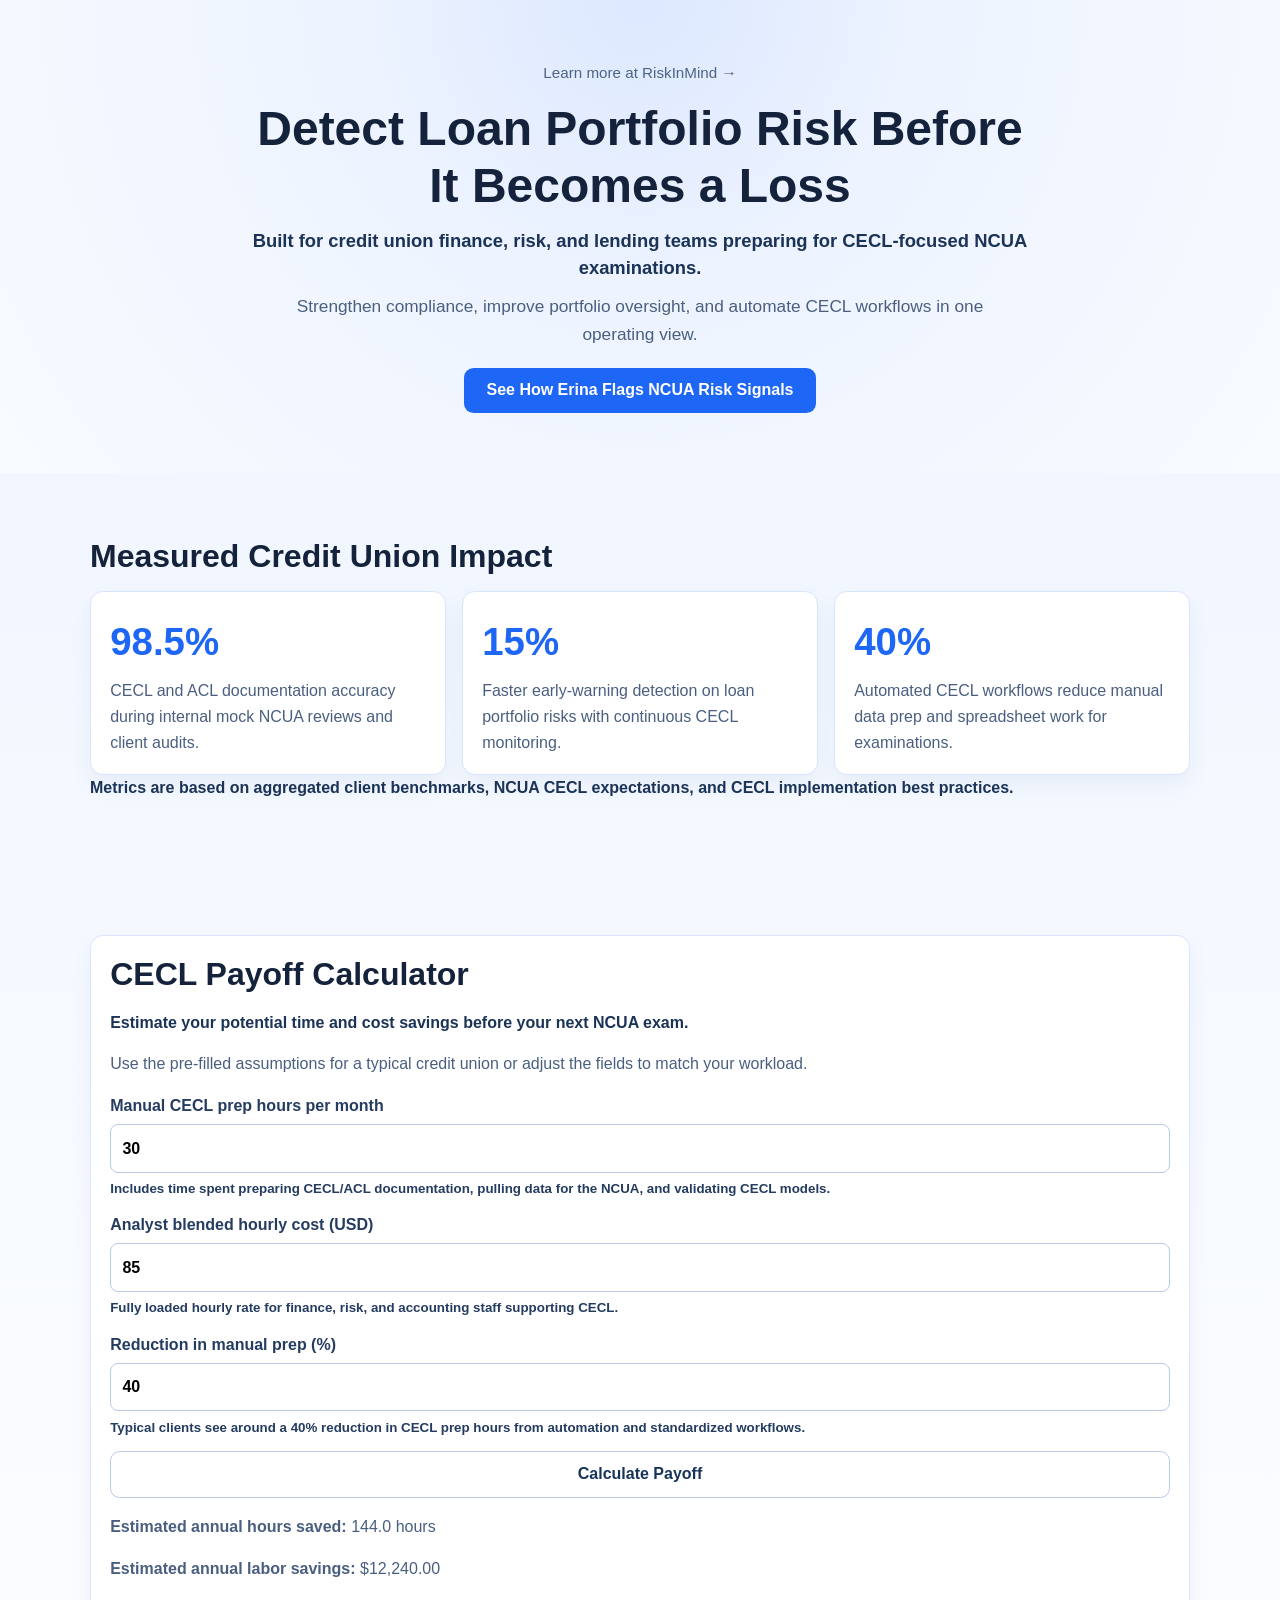
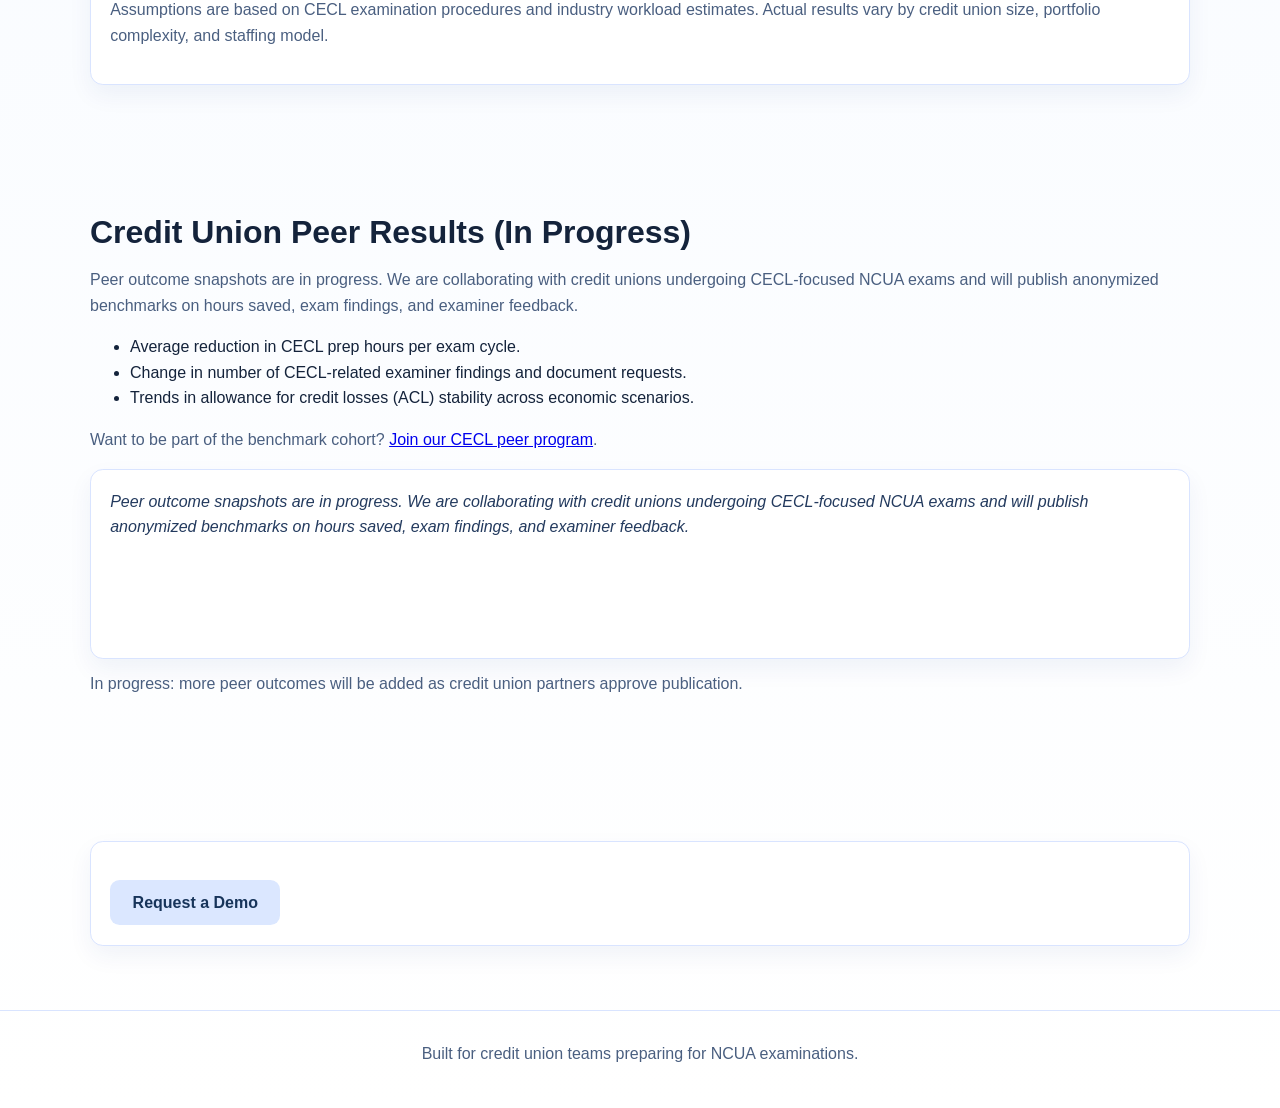
==== index.html @ b75a794d "updated code per supervisor specs" ====
<!DOCTYPE html>
<html lang="en">
  <head>
    <meta charset="UTF-8" />
    <meta name="viewport" content="width=device-width, initial-scale=1.0" />
    <title>AI-Powered Compliance for Credit Unions</title>
    <link rel="stylesheet" href="styles.css" />
  </head>
  <body data-testimonials-src="testimonials.json">
    <header class="hero">
      <div class="container hero-content">
        <a
          class="brand-link"
          href="https://riskinmind.ai"
          target="_blank"
          rel="noopener noreferrer"
          >Learn more at RiskInMind &rarr;</a
        >
        <h1 id="heroHeadline">Be Ready Before Your Next NCUA CECL Examination</h1>
        <p class="hero-credibility">
          Built for credit union finance, risk, and lending teams preparing for
          CECL-focused NCUA examinations.
        </p>
        <p class="hero-subheadline">
          Strengthen compliance, improve portfolio oversight, and automate CECL
          workflows in one operating view.
        </p>
        <a
          href="https://meetings-na2.hubspot.com/raj-kunwar"
          target="_blank"
          rel="noopener noreferrer"
        >
          <button id="ctaButton" class="btn-primary" type="button">Schedule Demo</button>
        </a>
      </div>
    </header>

    <main>
      <section class="stats section" id="impact-stats">
        <div class="container">
          <h2>Measured Credit Union Impact</h2>
          <div class="stats-grid">
            <article class="stat-card">
              <p class="stat-number">98.5%</p>
              <p class="stat-label">
                CECL and ACL documentation accuracy during internal mock NCUA
                reviews and client audits.
              </p>
            </article>
            <article class="stat-card">
              <p class="stat-number">15%</p>
              <p class="stat-label">
                Faster early-warning detection on loan portfolio risks with
                continuous CECL monitoring.
              </p>
            </article>
            <article class="stat-card">
              <p class="stat-number">40%</p>
              <p class="stat-label">
                Automated CECL workflows reduce manual data prep and spreadsheet
                work for examinations.
              </p>
            </article>
          </div>
          <p class="section-kicker">
            Metrics are based on aggregated client benchmarks, NCUA CECL
            expectations, and CECL implementation best practices.
          </p>
        </div>
      </section>

      <section class="calculator section" id="cecl-payoff-calculator">
        <div class="container calculator-content">
          <h2>CECL Payoff Calculator</h2>
          <p class="section-kicker">
            Estimate your potential time and cost savings before your next NCUA
            exam.
          </p>
          <p>
            Use the pre-filled assumptions for a typical credit union or adjust
            the fields to match your workload.
          </p>
          <form id="ceclCalculatorForm" class="calculator-form">
            <label>
              Manual CECL prep hours per month
              <input
                id="monthlyHours"
                type="number"
                min="0"
                step="0.1"
                value="30"
                required
              />
              <small>
                Includes time spent preparing CECL/ACL documentation, pulling
                data for the NCUA, and validating CECL models.
              </small>
            </label>
            <label>
              Analyst blended hourly cost (USD)
              <input
                id="hourlyCost"
                type="number"
                min="0"
                step="0.01"
                value="85"
                required
              />
              <small>
                Fully loaded hourly rate for finance, risk, and accounting
                staff supporting CECL.
              </small>
            </label>
            <label>
              Reduction in manual prep (%)
              <input
                id="reductionPercent"
                type="number"
                min="0"
                max="100"
                step="0.1"
                value="40"
                required
              />
              <small>
                Typical clients see around a 40% reduction in CECL prep hours
                from automation and standardized workflows.
              </small>
            </label>
            <button type="submit" class="btn-form-action">Calculate Payoff</button>
          </form>
          <div id="calculatorResults" class="calculator-results" aria-live="polite"></div>
          <p>
            Assumptions are based on CECL examination procedures and industry
            workload estimates. Actual results vary by credit union size,
            portfolio complexity, and staffing model.
          </p>
        </div>
      </section>

      <section class="testimonials section" id="peer-results">
        <div class="container">
          <h2>Credit Union Peer Results (In Progress)</h2>
          <p>
            Peer outcome snapshots are in progress. We are collaborating with
            credit unions undergoing CECL-focused NCUA exams and will publish
            anonymized benchmarks on hours saved, exam findings, and examiner
            feedback.
          </p>
          <ul>
            <li>Average reduction in CECL prep hours per exam cycle.</li>
            <li>
              Change in number of CECL-related examiner findings and document
              requests.
            </li>
            <li>
              Trends in allowance for credit losses (ACL) stability across
              economic scenarios.
            </li>
          </ul>
          <p>
            Want to be part of the benchmark cohort?
            <a href="#schedule-demo">Join our CECL peer program</a>.
          </p>
          <div class="carousel-shell">
            <div id="testimonialContainer" class="testimonial-carousel" aria-live="polite"></div>
          </div>
          <p id="testimonialStatus" class="testimonial-status"></p>
        </div>
      </section>

      <section class="schedule-demo section" id="schedule-demo">
        <div class="container schedule-demo-content">
          <a
            href="https://meetings-na2.hubspot.com/raj-kunwar"
            target="_blank"
            rel="noopener noreferrer"
          >
            <button class="btn-secondary" type="button">Request a Demo</button>
          </a>
        </div>
      </section>

    </main>

    <footer class="site-footer">
      <p>Built for credit union teams preparing for NCUA examinations.</p>
    </footer>

    <script src="script.js"></script>
  </body>
</html>
---- styles.css ----
:root {
  --bg: #f4f8ff;
  --text: #14233b;
  --muted: #4a5f80;
  --card: #ffffff;
  --accent: #1e66f5;
  --accent-dark: #0f4fd6;
  --border: #d9e4ff;
}

* {
  box-sizing: border-box;
}

body {
  margin: 0;
  font-family: "Segoe UI", Tahoma, Geneva, Verdana, sans-serif;
  color: var(--text);
  background: linear-gradient(180deg, #edf3ff 0%, #f8fbff 45%, #ffffff 100%);
  line-height: 1.6;
}

.container {
  width: min(1100px, 92%);
  margin: 0 auto;
}

.section {
  padding: 4rem 0;
}

.hero {
  padding: 60px 20px;
  text-align: center;
  background: radial-gradient(circle at top, #dce8ff 0%, #edf3ff 35%, #f8fbff 100%);
}

.hero-content {
  max-width: 780px;
  margin: 0 auto;
}

.brand-link {
  display: inline-block;
  margin-bottom: 0.9rem;
  color: #4f6383;
  font-size: 0.95rem;
  font-weight: 500;
  text-decoration: none;
}

.brand-link:hover {
  color: var(--accent);
  text-decoration: underline;
}

h1,
h2 {
  margin-top: 0;
  line-height: 1.2;
}

h1 {
  font-size: clamp(2rem, 3.8vw, 3rem);
  margin-bottom: 0.85rem;
}

.hero-credibility {
  margin: 0 0 0.7rem;
  color: #1b3357;
  font-size: clamp(1rem, 1.6vw, 1.15rem);
  font-weight: 600;
  line-height: 1.45;
}

.hero-subheadline {
  margin: 0 auto;
  max-width: 720px;
  color: var(--muted);
  font-size: clamp(0.98rem, 1.45vw, 1.08rem);
  line-height: 1.6;
}

h2 {
  font-size: clamp(1.5rem, 2.6vw, 2rem);
  margin-bottom: 1rem;
}

p {
  color: var(--muted);
}

.btn-primary,
.btn-secondary,
.carousel-button {
  display: inline-flex;
  align-items: center;
  justify-content: center;
  margin-top: 1.2rem;
  border: none;
  border-radius: 0.6rem;
  background: var(--accent);
  color: #fff;
  padding: 0.85rem 1.4rem;
  font-weight: 600;
  font-size: 1rem;
  cursor: pointer;
  transition: background-color 0.2s ease, transform 0.2s ease;
  text-decoration: none;
}

.btn-primary:hover,
.btn-secondary:hover,
.carousel-button:hover {
  background: var(--accent-dark);
  transform: translateY(-1px);
}

.btn-secondary {
  background: #dbe7ff;
  color: #17345a;
}

.btn-secondary:hover {
  color: #ffffff;
}

.btn-form-action {
  border: 1px solid #b9caea;
  border-radius: 0.6rem;
  background: #ffffff;
  color: #17345a;
  padding: 0.85rem 1.4rem;
  font-weight: 600;
  font-size: 1rem;
  cursor: pointer;
}

.btn-form-action:hover {
  background: #eff5ff;
}

.section-kicker {
  margin: 0 0 0.4rem;
  color: #1b3357;
  font-weight: 600;
}

.stats-grid {
  display: grid;
  gap: 1rem;
  grid-template-columns: repeat(3, minmax(0, 1fr));
}

.stat-card,
.testimonial-card,
.calculator-content,
.schedule-demo-content {
  background: var(--card);
  border: 1px solid var(--border);
  border-radius: 0.8rem;
  padding: 1.2rem;
  box-shadow: 0 10px 24px rgba(17, 57, 135, 0.06);
}

.stat-number {
  font-size: clamp(1.9rem, 3vw, 2.6rem);
  font-weight: 700;
  color: var(--accent);
  margin: 0;
}

.stat-label {
  margin: 0.35rem 0 0;
  color: var(--muted);
}

.calculator-form,
.demo-form {
  display: grid;
  gap: 0.8rem;
  margin-top: 1rem;
}

.calculator-form label,
.demo-form label {
  display: grid;
  gap: 0.35rem;
  color: #253c61;
  font-weight: 600;
}

input,
select {
  border: 1px solid #b9caea;
  border-radius: 0.5rem;
  padding: 0.65rem 0.7rem;
  font: inherit;
}

.calculator-results,
.demo-status,
.testimonial-status {
  margin-top: 0.8rem;
  min-height: 1.3rem;
}

.carousel-shell {
  display: block;
}

.testimonial-carousel {
  min-height: 190px;
  display: grid;
}

.testimonial-card {
  margin: 0;
}

.testimonial-quote {
  font-style: italic;
  color: #233a5e;
  margin: 0 0 0.8rem;
}

.testimonial-meta {
  margin: 0;
  color: var(--muted);
  font-size: 0.95rem;
}

.site-footer {
  text-align: center;
  padding: 1.5rem 1rem 2.2rem;
  border-top: 1px solid var(--border);
}

.site-footer p {
  margin: 0.4rem 0;
}

.site-footer a {
  color: var(--accent);
  font-weight: 600;
  text-decoration: none;
}

.site-footer a:hover {
  color: var(--accent-dark);
  text-decoration: underline;
}

@media (max-width: 900px) {
  .stats-grid {
    grid-template-columns: 1fr;
  }

  .section {
    padding: 3rem 0;
  }

  .hero {
    padding: 52px 18px 46px;
  }

  .brand-link {
    margin-bottom: 0.8rem;
    font-size: 0.9rem;
  }

  .hero-credibility {
    margin-bottom: 0.6rem;
  }

  .carousel-shell {
    display: block;
  }
}
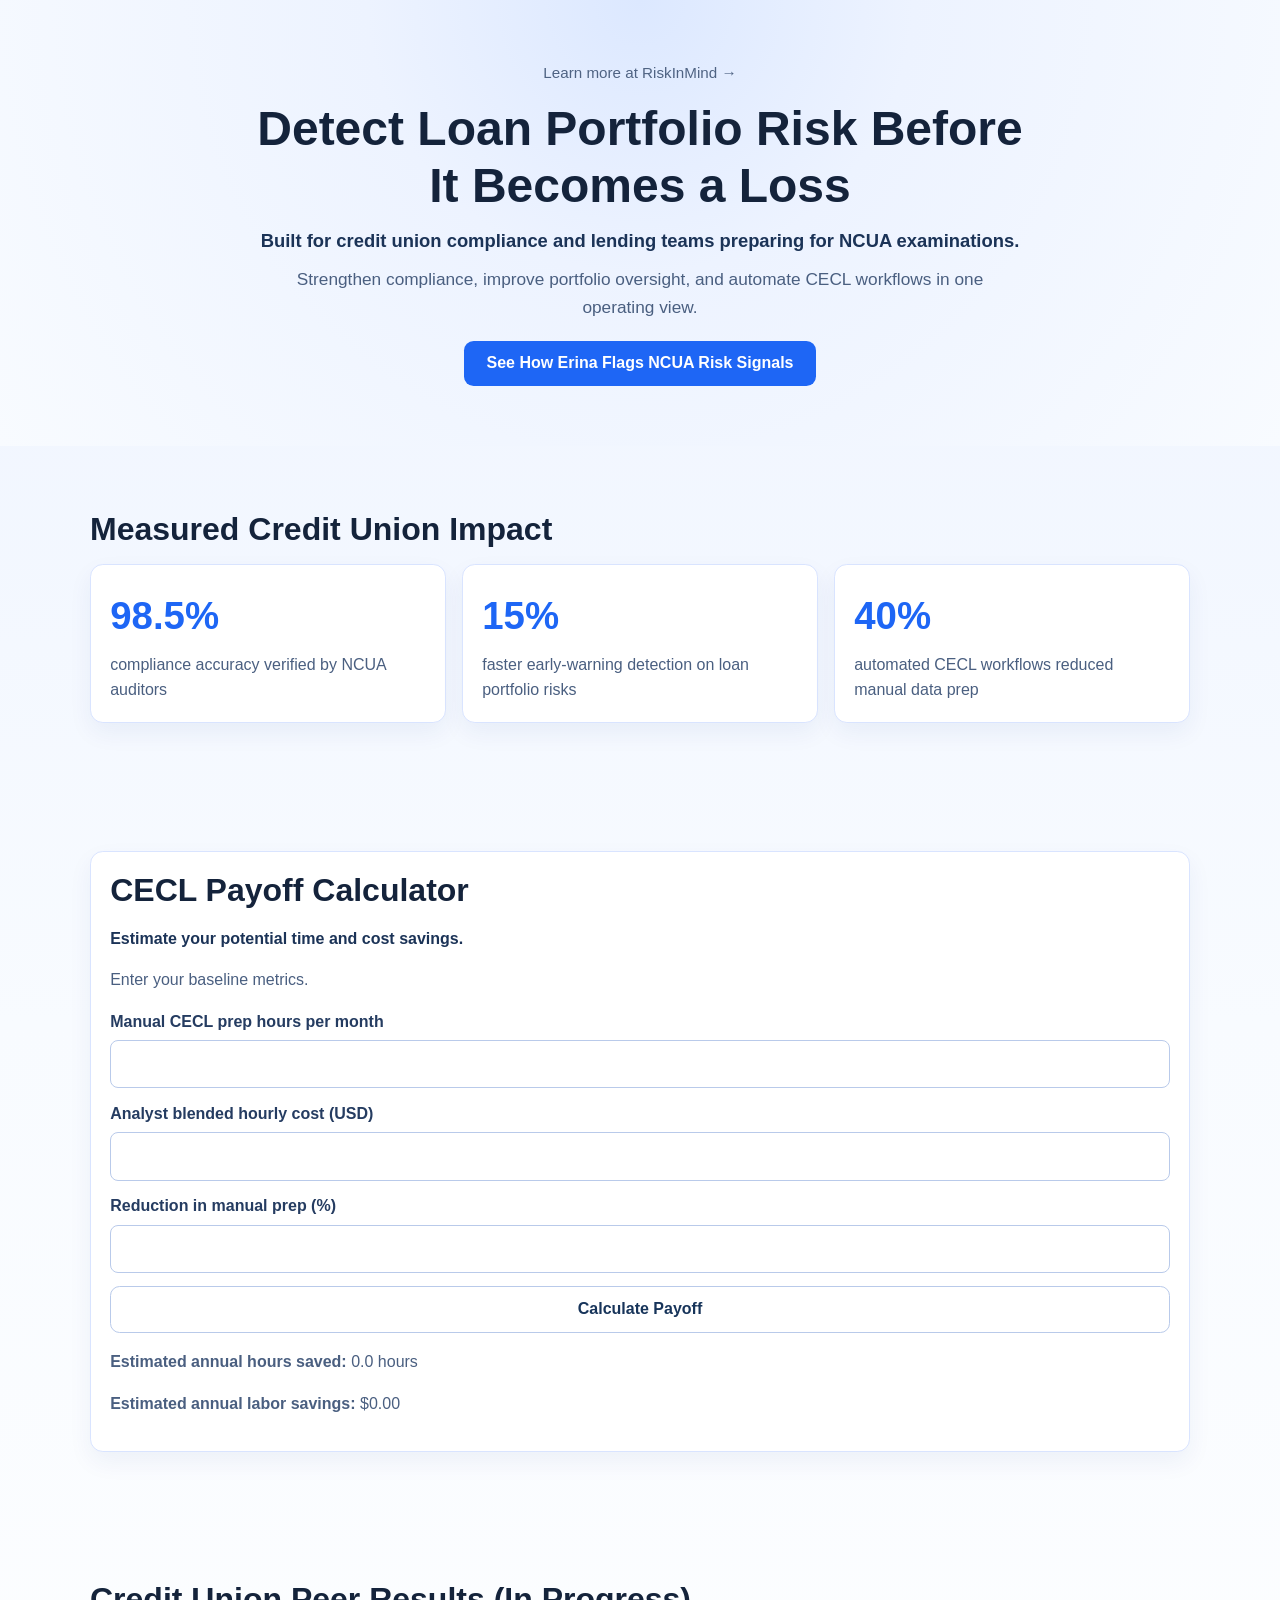
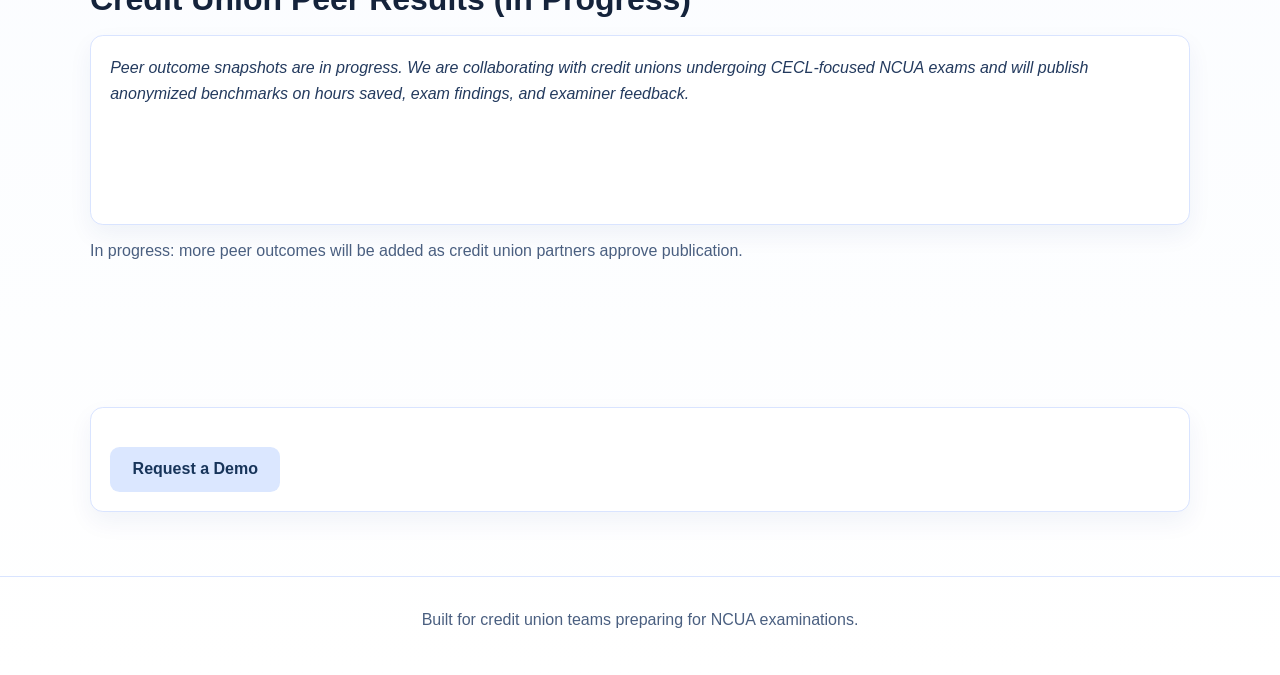
==== commit 290da1b3: "updated index for analytics" ====
--- a/index.html
+++ b/index.html
@@ -4,6 +4,15 @@
     <meta charset="UTF-8" />
     <meta name="viewport" content="width=device-width, initial-scale=1.0" />
     <title>AI-Powered Compliance for Credit Unions</title>
+    <!-- Google tag (gtag.js) -->
+    <script async src="https://www.googletagmanager.com/gtag/js?id=G-9Q48M17PFB"></script>
+    <script>
+      window.dataLayer = window.dataLayer || [];
+      function gtag() { dataLayer.push(arguments); }
+      gtag("js", new Date());
+
+      gtag("config", "G-9Q48M17PFB");
+    </script>
     <link rel="stylesheet" href="styles.css" />
   </head>
   <body data-testimonials-src="testimonials.json">
@@ -16,10 +25,10 @@
           rel="noopener noreferrer"
           >Learn more at RiskInMind &rarr;</a
         >
-        <h1 id="heroHeadline">Be Ready Before Your Next NCUA CECL Examination</h1>
+        <h1 id="heroHeadline">AI-Powered Compliance for Credit Unions</h1>
         <p class="hero-credibility">
-          Built for credit union finance, risk, and lending teams preparing for
-          CECL-focused NCUA examinations.
+          Built for credit union compliance and lending teams preparing for NCUA
+          examinations.
         </p>
         <p class="hero-subheadline">
           Strengthen compliance, improve portfolio oversight, and automate CECL
@@ -42,74 +51,37 @@
           <div class="stats-grid">
             <article class="stat-card">
               <p class="stat-number">98.5%</p>
-              <p class="stat-label">
-                CECL and ACL documentation accuracy during internal mock NCUA
-                reviews and client audits.
-              </p>
+              <p class="stat-label">compliance accuracy verified by NCUA auditors</p>
             </article>
             <article class="stat-card">
               <p class="stat-number">15%</p>
               <p class="stat-label">
-                Faster early-warning detection on loan portfolio risks with
-                continuous CECL monitoring.
+                faster early-warning detection on loan portfolio risks
               </p>
             </article>
             <article class="stat-card">
               <p class="stat-number">40%</p>
               <p class="stat-label">
-                Automated CECL workflows reduce manual data prep and spreadsheet
-                work for examinations.
+                automated CECL workflows reduced manual data prep
               </p>
             </article>
           </div>
-          <p class="section-kicker">
-            Metrics are based on aggregated client benchmarks, NCUA CECL
-            expectations, and CECL implementation best practices.
-          </p>
         </div>
       </section>
 
       <section class="calculator section" id="cecl-payoff-calculator">
         <div class="container calculator-content">
           <h2>CECL Payoff Calculator</h2>
-          <p class="section-kicker">
-            Estimate your potential time and cost savings before your next NCUA
-            exam.
-          </p>
-          <p>
-            Use the pre-filled assumptions for a typical credit union or adjust
-            the fields to match your workload.
-          </p>
+          <p class="section-kicker">Estimate your potential time and cost savings.</p>
+          <p>Enter your baseline metrics.</p>
           <form id="ceclCalculatorForm" class="calculator-form">
             <label>
               Manual CECL prep hours per month
-              <input
-                id="monthlyHours"
-                type="number"
-                min="0"
-                step="0.1"
-                value="30"
-                required
-              />
-              <small>
-                Includes time spent preparing CECL/ACL documentation, pulling
-                data for the NCUA, and validating CECL models.
-              </small>
+              <input id="monthlyHours" type="number" min="0" step="0.1" required />
             </label>
             <label>
               Analyst blended hourly cost (USD)
-              <input
-                id="hourlyCost"
-                type="number"
-                min="0"
-                step="0.01"
-                value="85"
-                required
-              />
-              <small>
-                Fully loaded hourly rate for finance, risk, and accounting
-                staff supporting CECL.
-              </small>
+              <input id="hourlyCost" type="number" min="0" step="0.01" required />
             </label>
             <label>
               Reduction in manual prep (%)
@@ -119,49 +91,18 @@
                 min="0"
                 max="100"
                 step="0.1"
-                value="40"
                 required
               />
-              <small>
-                Typical clients see around a 40% reduction in CECL prep hours
-                from automation and standardized workflows.
-              </small>
             </label>
             <button type="submit" class="btn-form-action">Calculate Payoff</button>
           </form>
           <div id="calculatorResults" class="calculator-results" aria-live="polite"></div>
-          <p>
-            Assumptions are based on CECL examination procedures and industry
-            workload estimates. Actual results vary by credit union size,
-            portfolio complexity, and staffing model.
-          </p>
         </div>
       </section>
 
       <section class="testimonials section" id="peer-results">
         <div class="container">
           <h2>Credit Union Peer Results (In Progress)</h2>
-          <p>
-            Peer outcome snapshots are in progress. We are collaborating with
-            credit unions undergoing CECL-focused NCUA exams and will publish
-            anonymized benchmarks on hours saved, exam findings, and examiner
-            feedback.
-          </p>
-          <ul>
-            <li>Average reduction in CECL prep hours per exam cycle.</li>
-            <li>
-              Change in number of CECL-related examiner findings and document
-              requests.
-            </li>
-            <li>
-              Trends in allowance for credit losses (ACL) stability across
-              economic scenarios.
-            </li>
-          </ul>
-          <p>
-            Want to be part of the benchmark cohort?
-            <a href="#schedule-demo">Join our CECL peer program</a>.
-          </p>
           <div class="carousel-shell">
             <div id="testimonialContainer" class="testimonial-carousel" aria-live="polite"></div>
           </div>
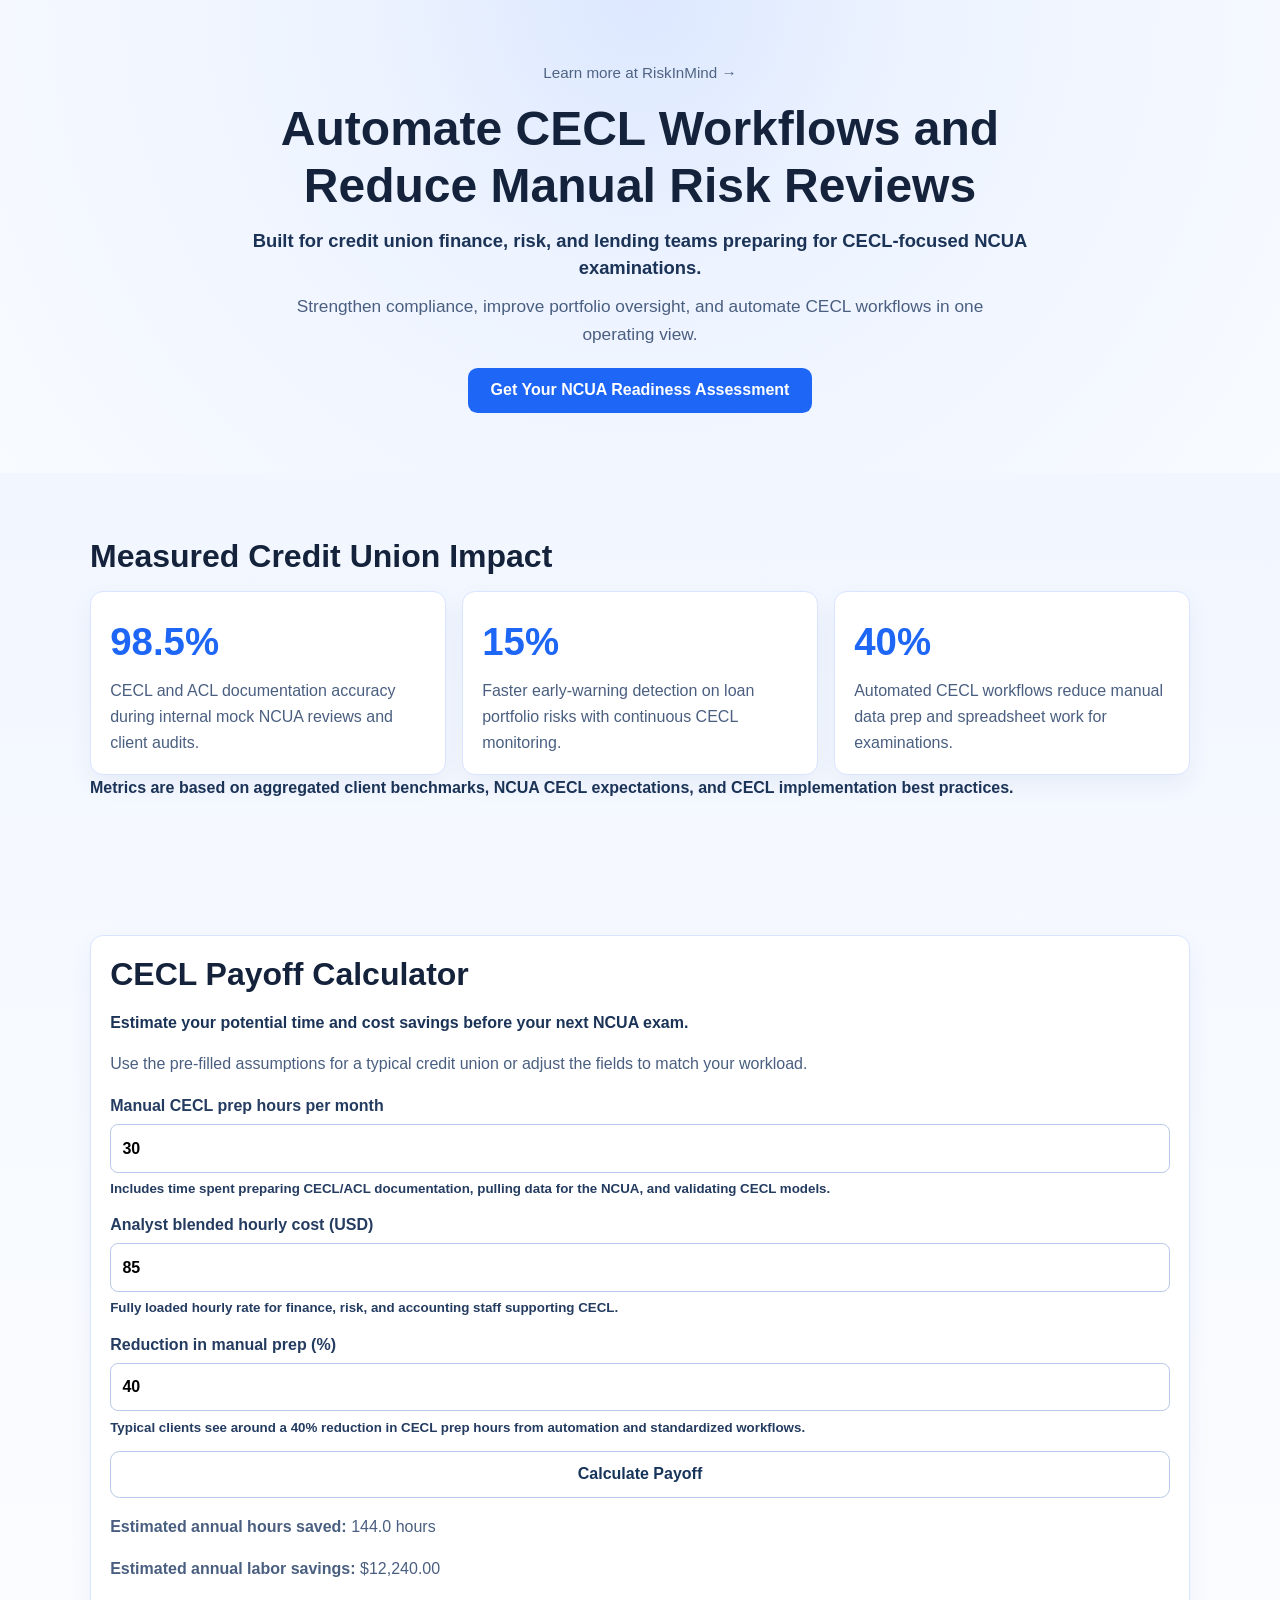
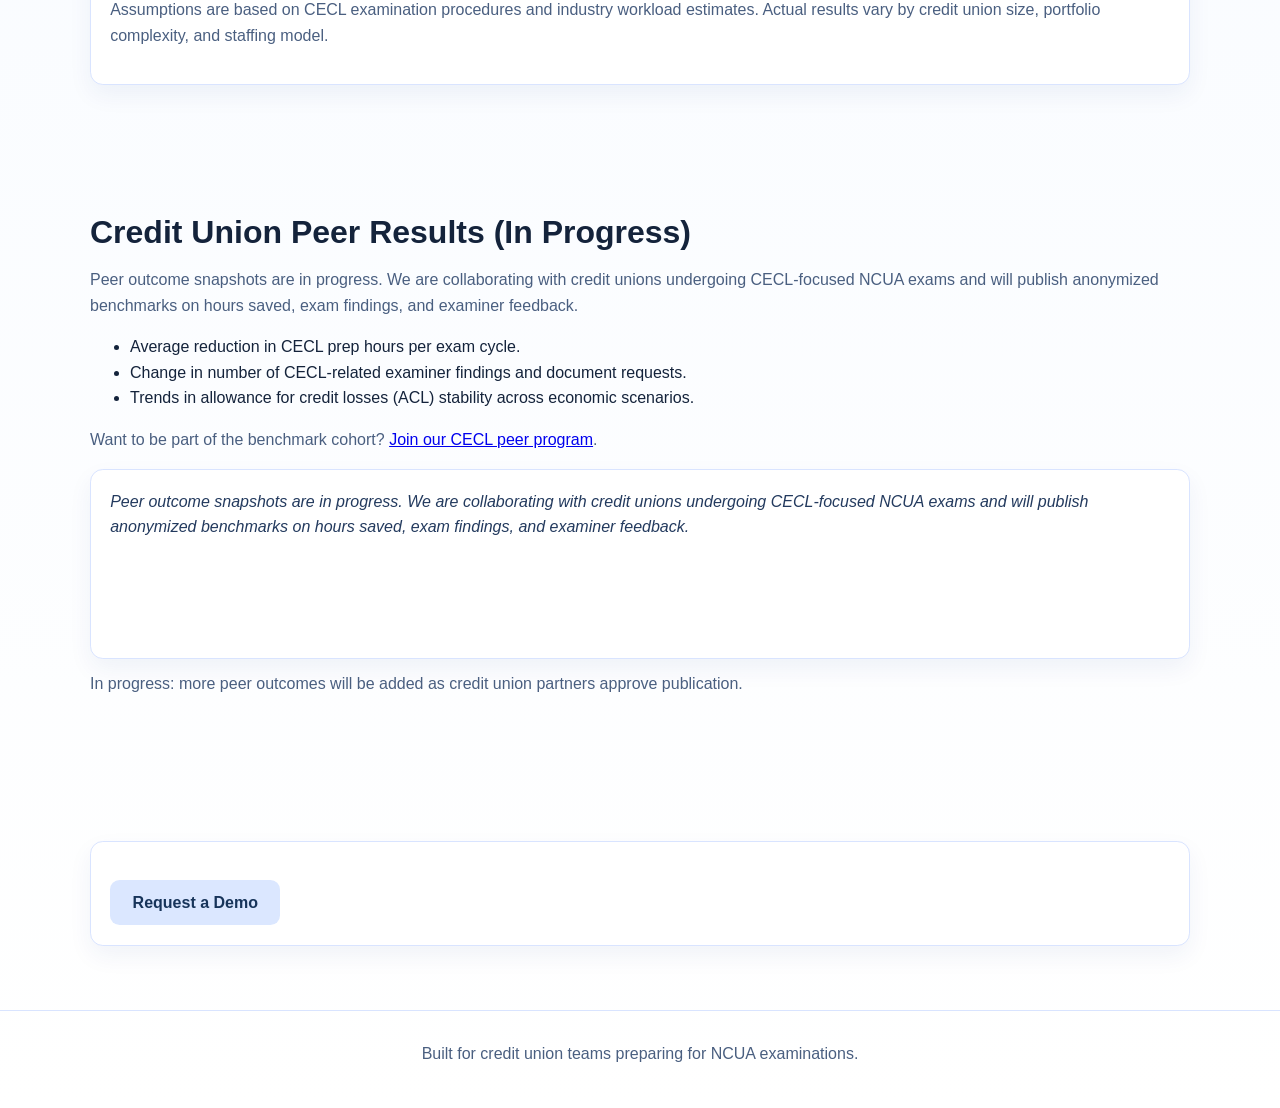
==== commit c9dde7d2: "Merge branch 'main' of https://github.com/clarktommie/clarktommie.io-LandingPageCU" ====
--- a/index.html
+++ b/index.html
@@ -25,10 +25,10 @@
           rel="noopener noreferrer"
           >Learn more at RiskInMind &rarr;</a
         >
-        <h1 id="heroHeadline">AI-Powered Compliance for Credit Unions</h1>
+        <h1 id="heroHeadline">Be Ready Before Your Next NCUA CECL Examination</h1>
         <p class="hero-credibility">
-          Built for credit union compliance and lending teams preparing for NCUA
-          examinations.
+          Built for credit union finance, risk, and lending teams preparing for
+          CECL-focused NCUA examinations.
         </p>
         <p class="hero-subheadline">
           Strengthen compliance, improve portfolio oversight, and automate CECL
@@ -51,37 +51,74 @@
           <div class="stats-grid">
             <article class="stat-card">
               <p class="stat-number">98.5%</p>
-              <p class="stat-label">compliance accuracy verified by NCUA auditors</p>
+              <p class="stat-label">
+                CECL and ACL documentation accuracy during internal mock NCUA
+                reviews and client audits.
+              </p>
             </article>
             <article class="stat-card">
               <p class="stat-number">15%</p>
               <p class="stat-label">
-                faster early-warning detection on loan portfolio risks
+                Faster early-warning detection on loan portfolio risks with
+                continuous CECL monitoring.
               </p>
             </article>
             <article class="stat-card">
               <p class="stat-number">40%</p>
               <p class="stat-label">
-                automated CECL workflows reduced manual data prep
+                Automated CECL workflows reduce manual data prep and spreadsheet
+                work for examinations.
               </p>
             </article>
           </div>
+          <p class="section-kicker">
+            Metrics are based on aggregated client benchmarks, NCUA CECL
+            expectations, and CECL implementation best practices.
+          </p>
         </div>
       </section>
 
       <section class="calculator section" id="cecl-payoff-calculator">
         <div class="container calculator-content">
           <h2>CECL Payoff Calculator</h2>
-          <p class="section-kicker">Estimate your potential time and cost savings.</p>
-          <p>Enter your baseline metrics.</p>
+          <p class="section-kicker">
+            Estimate your potential time and cost savings before your next NCUA
+            exam.
+          </p>
+          <p>
+            Use the pre-filled assumptions for a typical credit union or adjust
+            the fields to match your workload.
+          </p>
           <form id="ceclCalculatorForm" class="calculator-form">
             <label>
               Manual CECL prep hours per month
-              <input id="monthlyHours" type="number" min="0" step="0.1" required />
+              <input
+                id="monthlyHours"
+                type="number"
+                min="0"
+                step="0.1"
+                value="30"
+                required
+              />
+              <small>
+                Includes time spent preparing CECL/ACL documentation, pulling
+                data for the NCUA, and validating CECL models.
+              </small>
             </label>
             <label>
               Analyst blended hourly cost (USD)
-              <input id="hourlyCost" type="number" min="0" step="0.01" required />
+              <input
+                id="hourlyCost"
+                type="number"
+                min="0"
+                step="0.01"
+                value="85"
+                required
+              />
+              <small>
+                Fully loaded hourly rate for finance, risk, and accounting
+                staff supporting CECL.
+              </small>
             </label>
             <label>
               Reduction in manual prep (%)
@@ -91,18 +128,49 @@
                 min="0"
                 max="100"
                 step="0.1"
+                value="40"
                 required
               />
+              <small>
+                Typical clients see around a 40% reduction in CECL prep hours
+                from automation and standardized workflows.
+              </small>
             </label>
             <button type="submit" class="btn-form-action">Calculate Payoff</button>
           </form>
           <div id="calculatorResults" class="calculator-results" aria-live="polite"></div>
+          <p>
+            Assumptions are based on CECL examination procedures and industry
+            workload estimates. Actual results vary by credit union size,
+            portfolio complexity, and staffing model.
+          </p>
         </div>
       </section>
 
       <section class="testimonials section" id="peer-results">
         <div class="container">
           <h2>Credit Union Peer Results (In Progress)</h2>
+          <p>
+            Peer outcome snapshots are in progress. We are collaborating with
+            credit unions undergoing CECL-focused NCUA exams and will publish
+            anonymized benchmarks on hours saved, exam findings, and examiner
+            feedback.
+          </p>
+          <ul>
+            <li>Average reduction in CECL prep hours per exam cycle.</li>
+            <li>
+              Change in number of CECL-related examiner findings and document
+              requests.
+            </li>
+            <li>
+              Trends in allowance for credit losses (ACL) stability across
+              economic scenarios.
+            </li>
+          </ul>
+          <p>
+            Want to be part of the benchmark cohort?
+            <a href="#schedule-demo">Join our CECL peer program</a>.
+          </p>
           <div class="carousel-shell">
             <div id="testimonialContainer" class="testimonial-carousel" aria-live="polite"></div>
           </div>
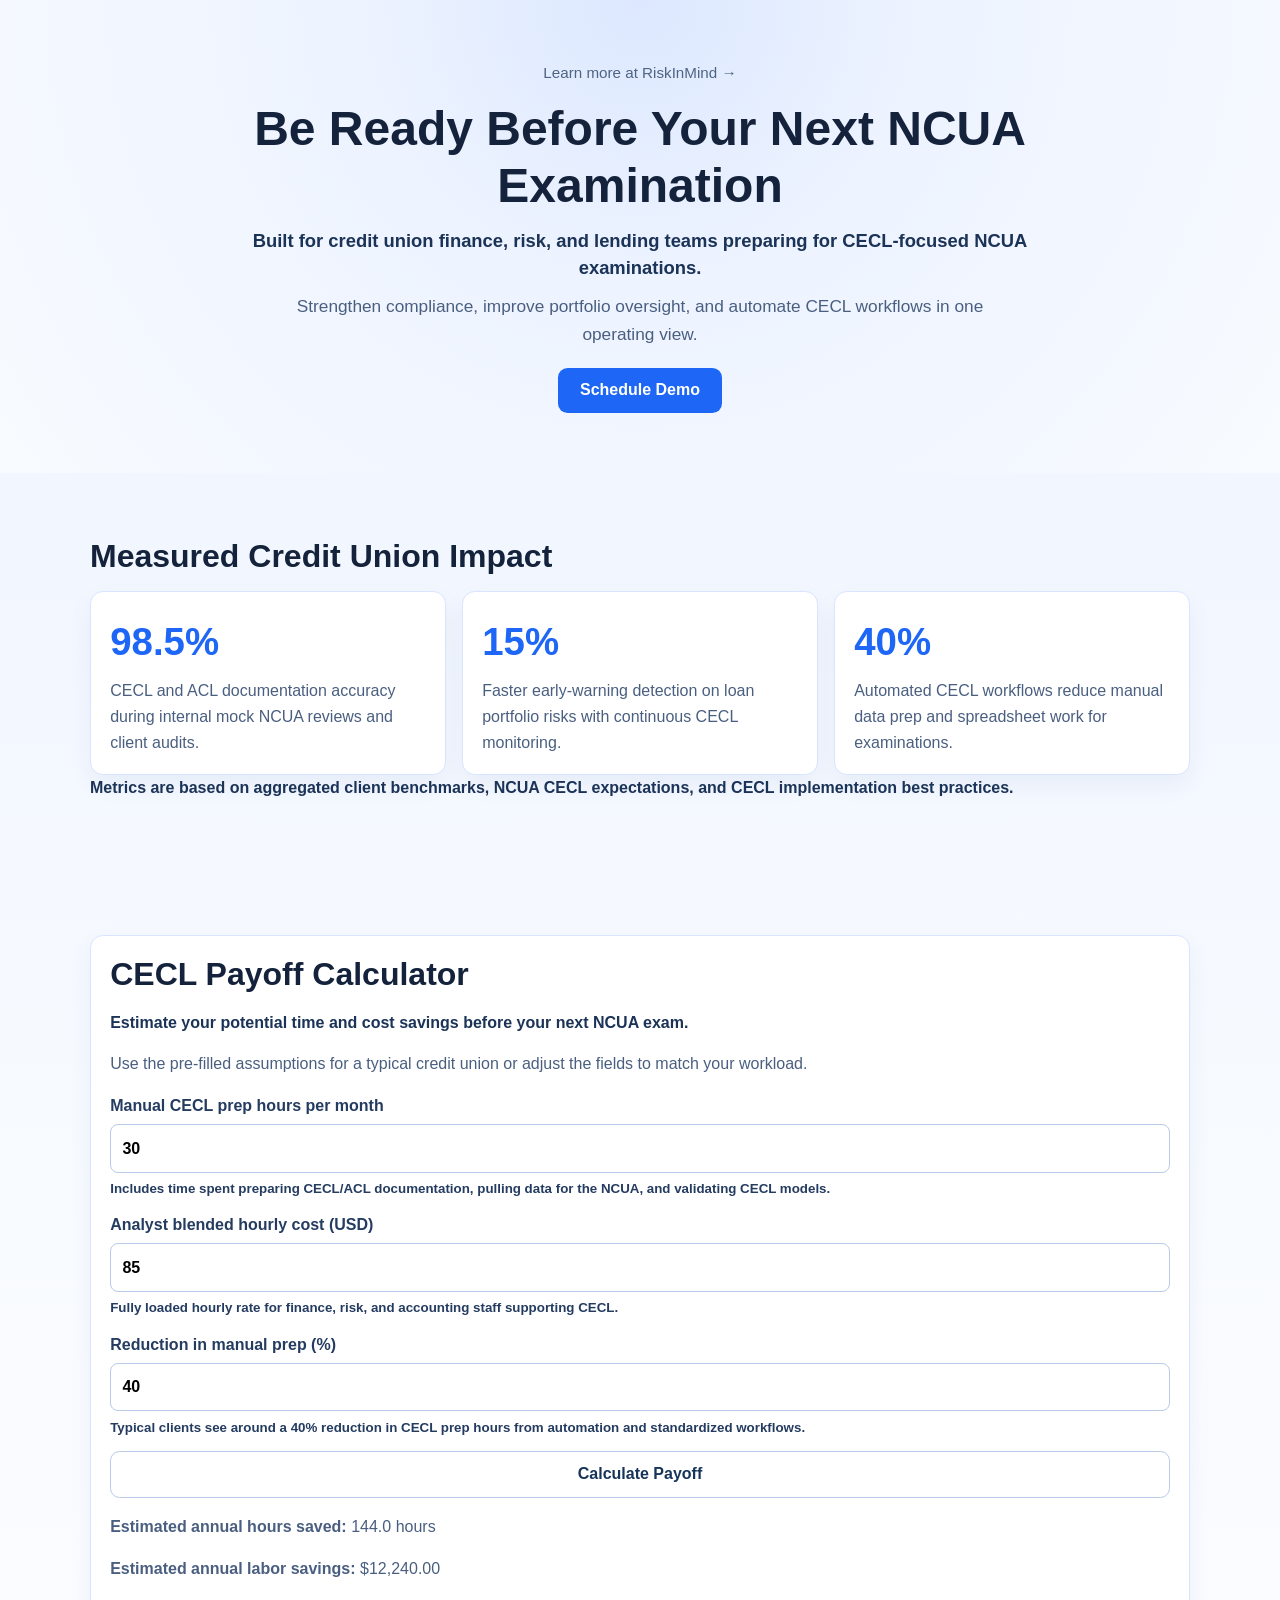
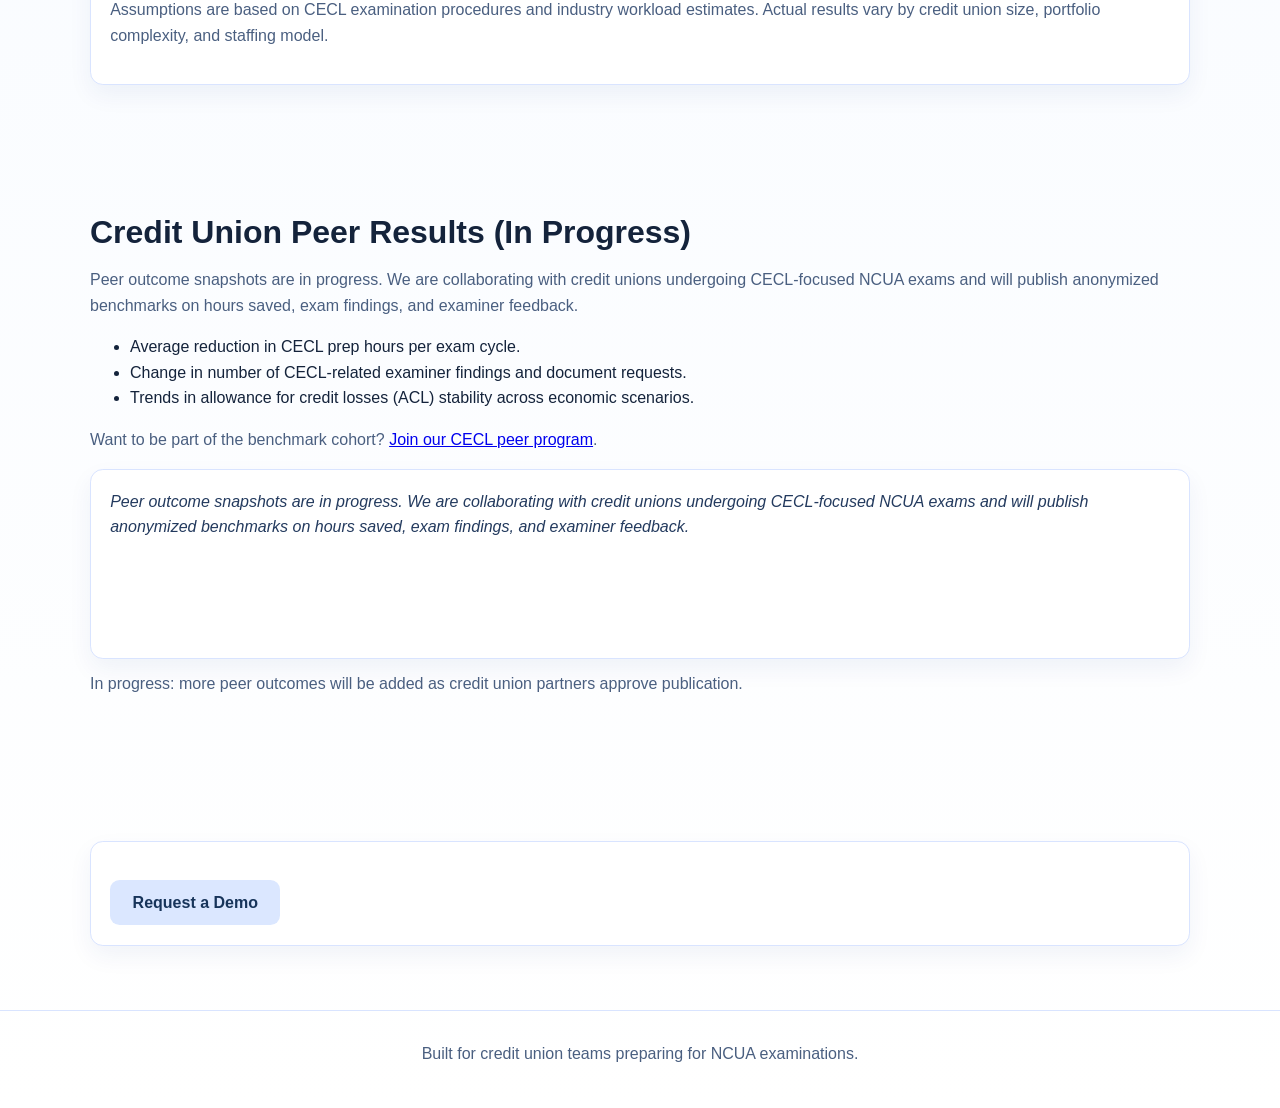
==== commit 211864d3: "updated HTML" ====
--- a/index.html
+++ b/index.html
@@ -11,7 +11,9 @@
       function gtag() { dataLayer.push(arguments); }
       gtag("js", new Date());
 
-      gtag("config", "G-9Q48M17PFB");
+      gtag("config", "G-9Q48M17PFB", {
+        debug_mode: true
+      });
     </script>
     <link rel="stylesheet" href="styles.css" />
   </head>
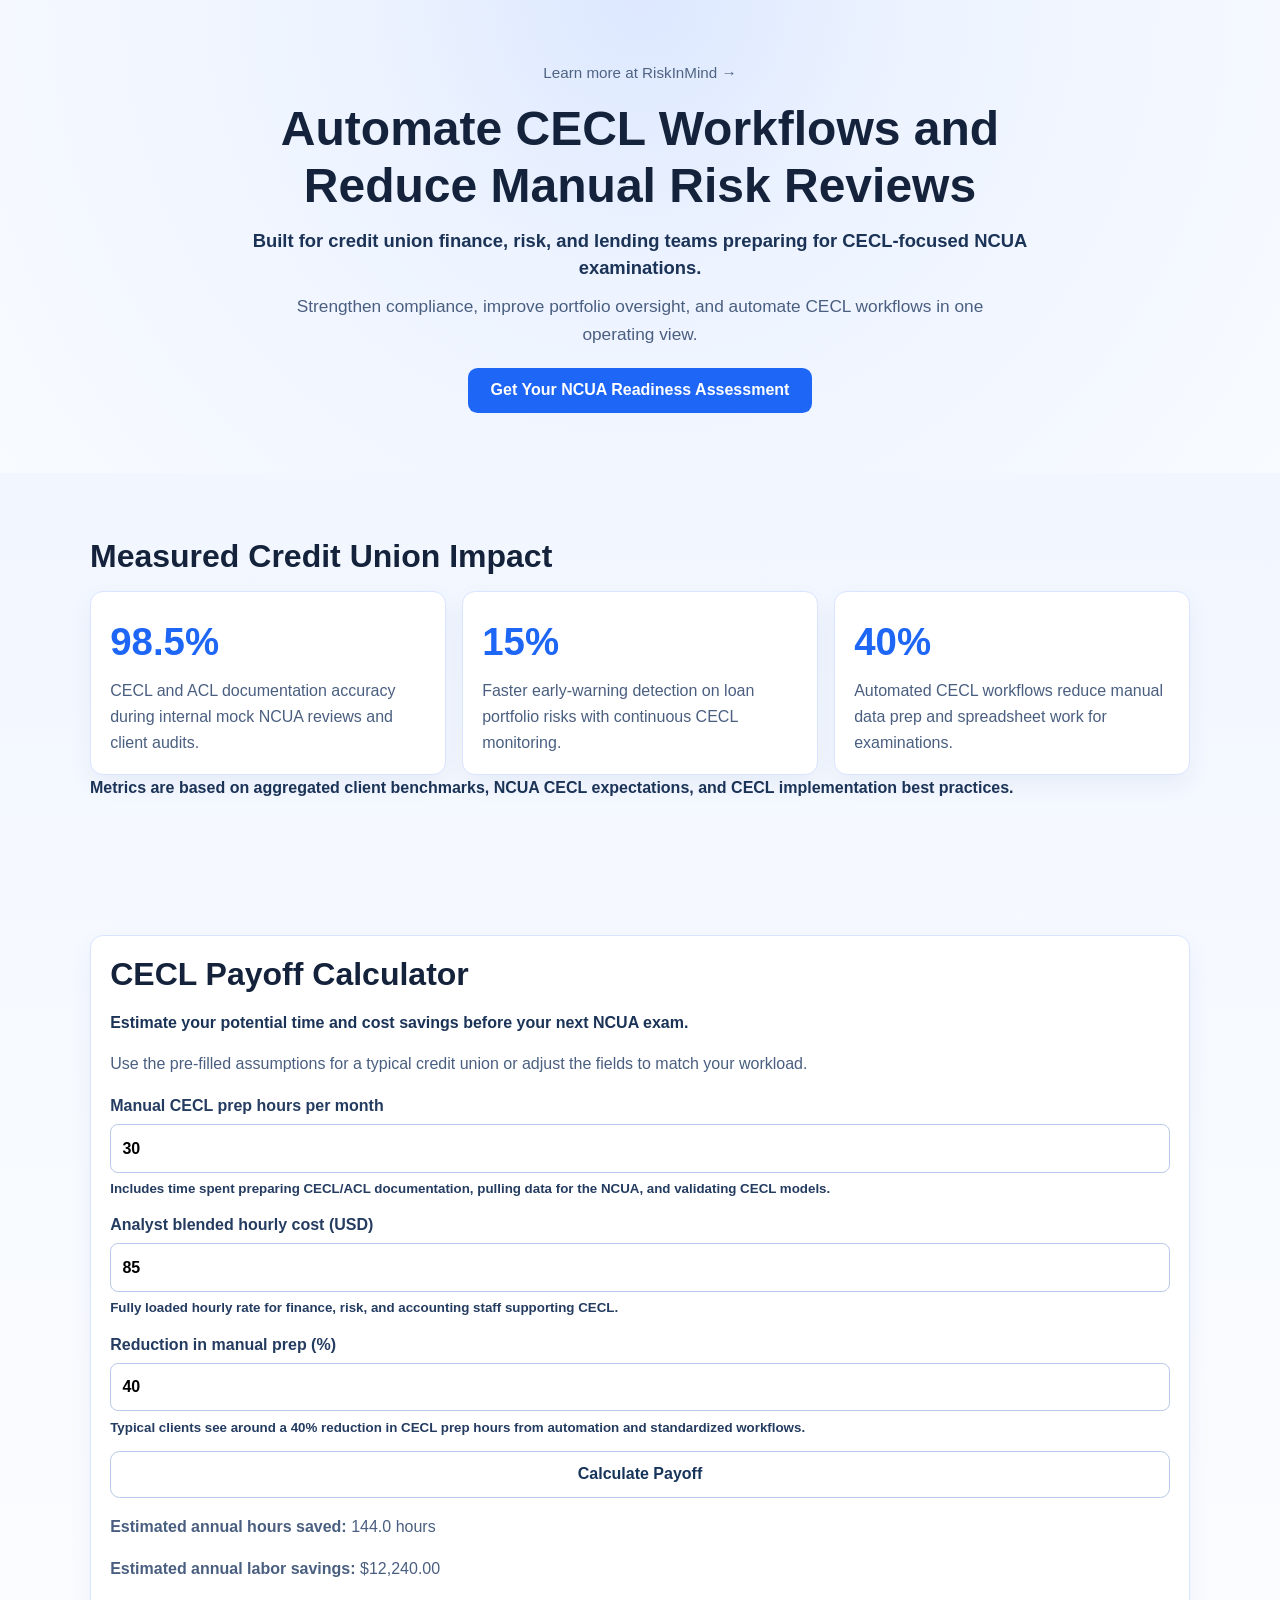
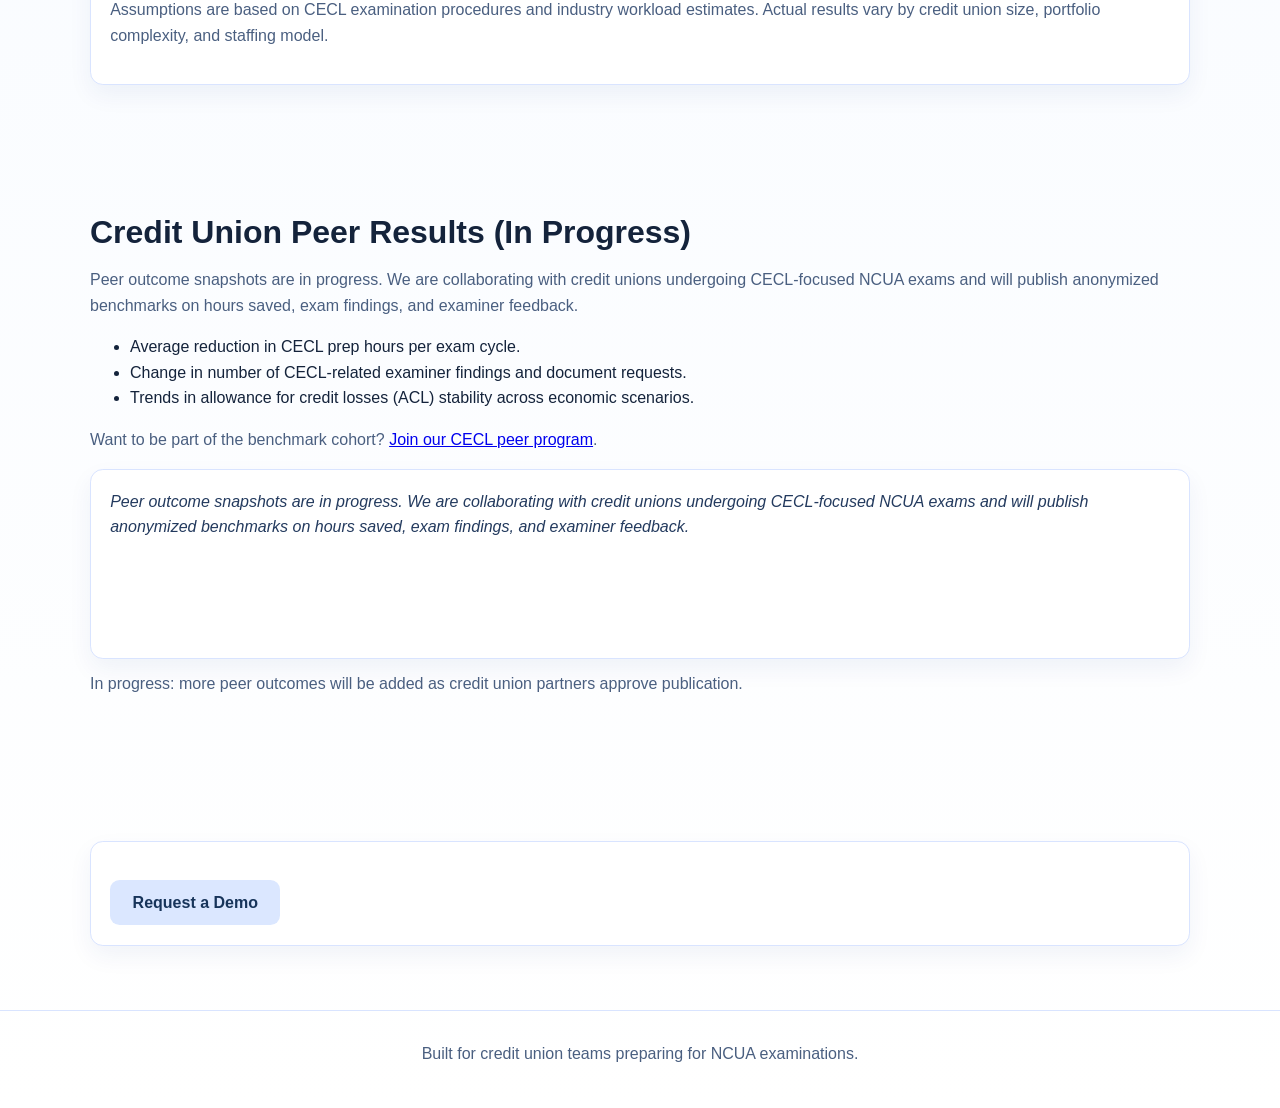
==== commit aede3cce: "updated" ====
--- a/index.html
+++ b/index.html
@@ -12,8 +12,9 @@
       gtag("js", new Date());
 
       gtag("config", "G-9Q48M17PFB", {
-        debug_mode: true
+        send_page_view: true
       });
+      gtag("set", "debug_mode", true);
     </script>
     <link rel="stylesheet" href="styles.css" />
   </head>
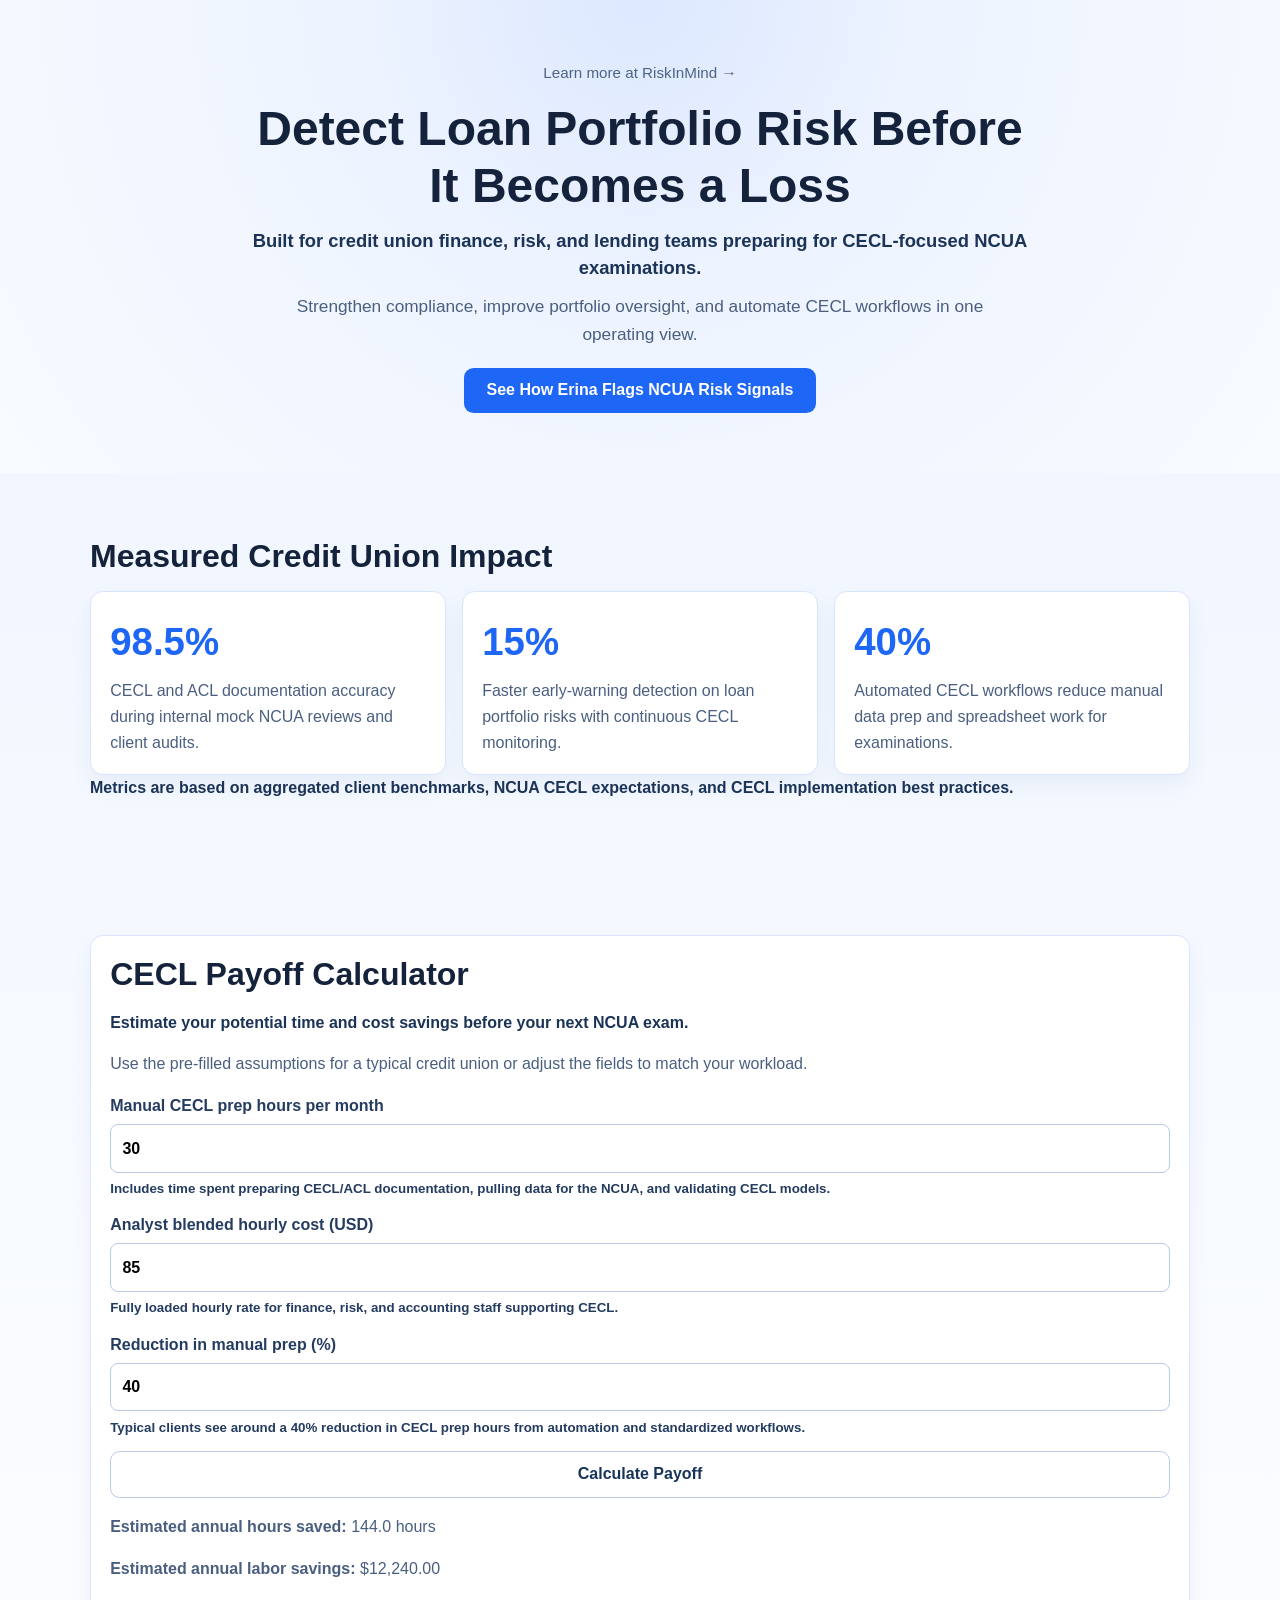
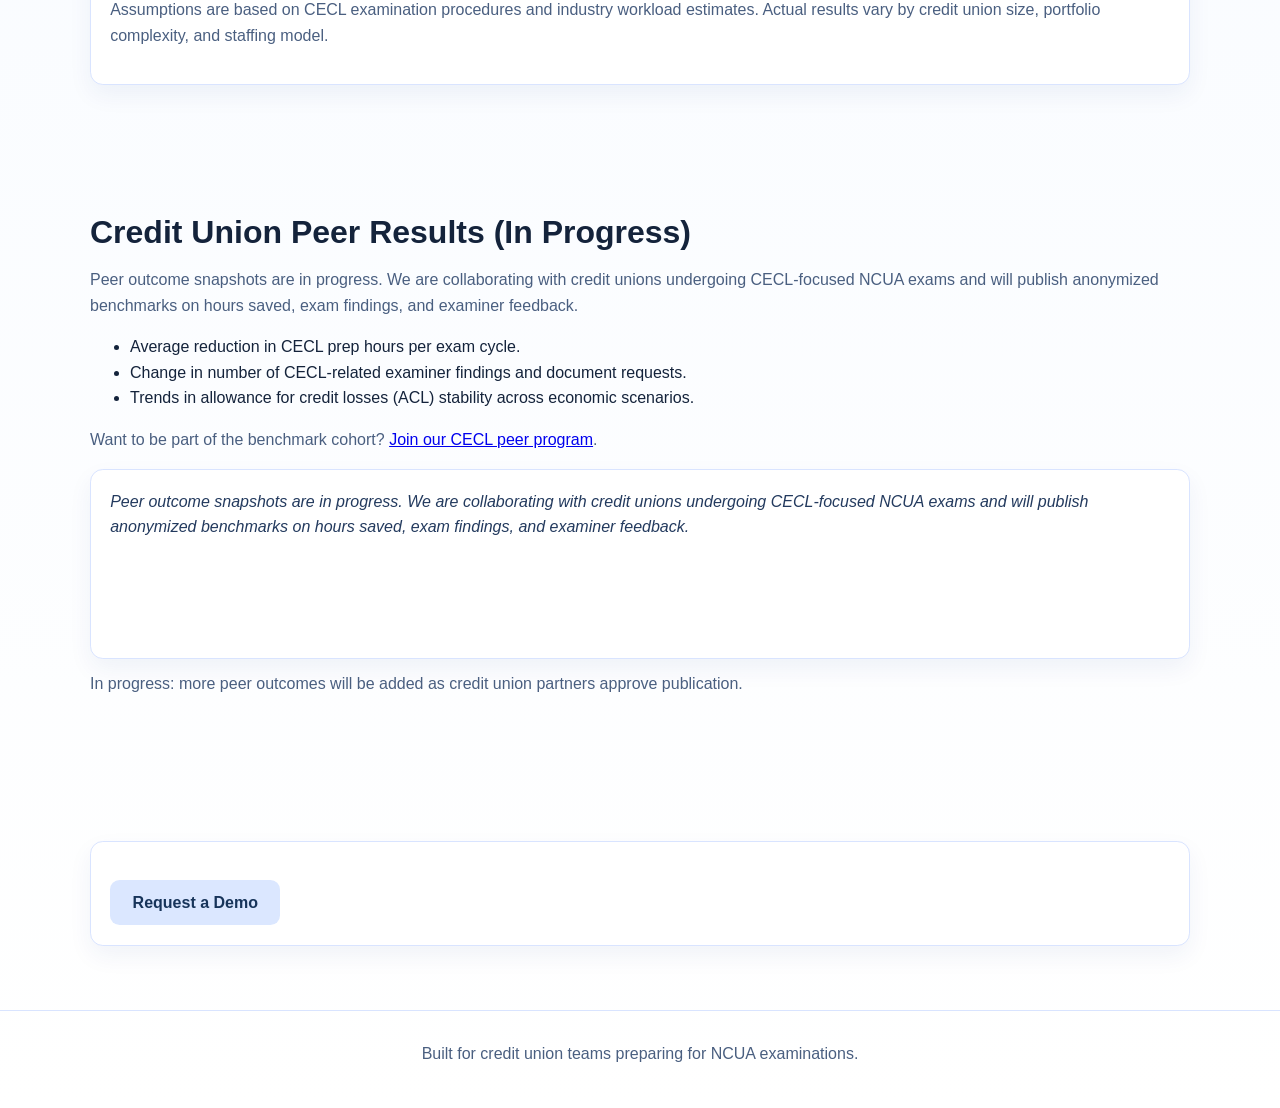
==== commit 9a20c067: "revert" ====
--- a/index.html
+++ b/index.html
@@ -12,9 +12,8 @@
       gtag("js", new Date());
 
       gtag("config", "G-9Q48M17PFB", {
-        send_page_view: true
+        debug_mode: true
       });
-      gtag("set", "debug_mode", true);
     </script>
     <link rel="stylesheet" href="styles.css" />
   </head>
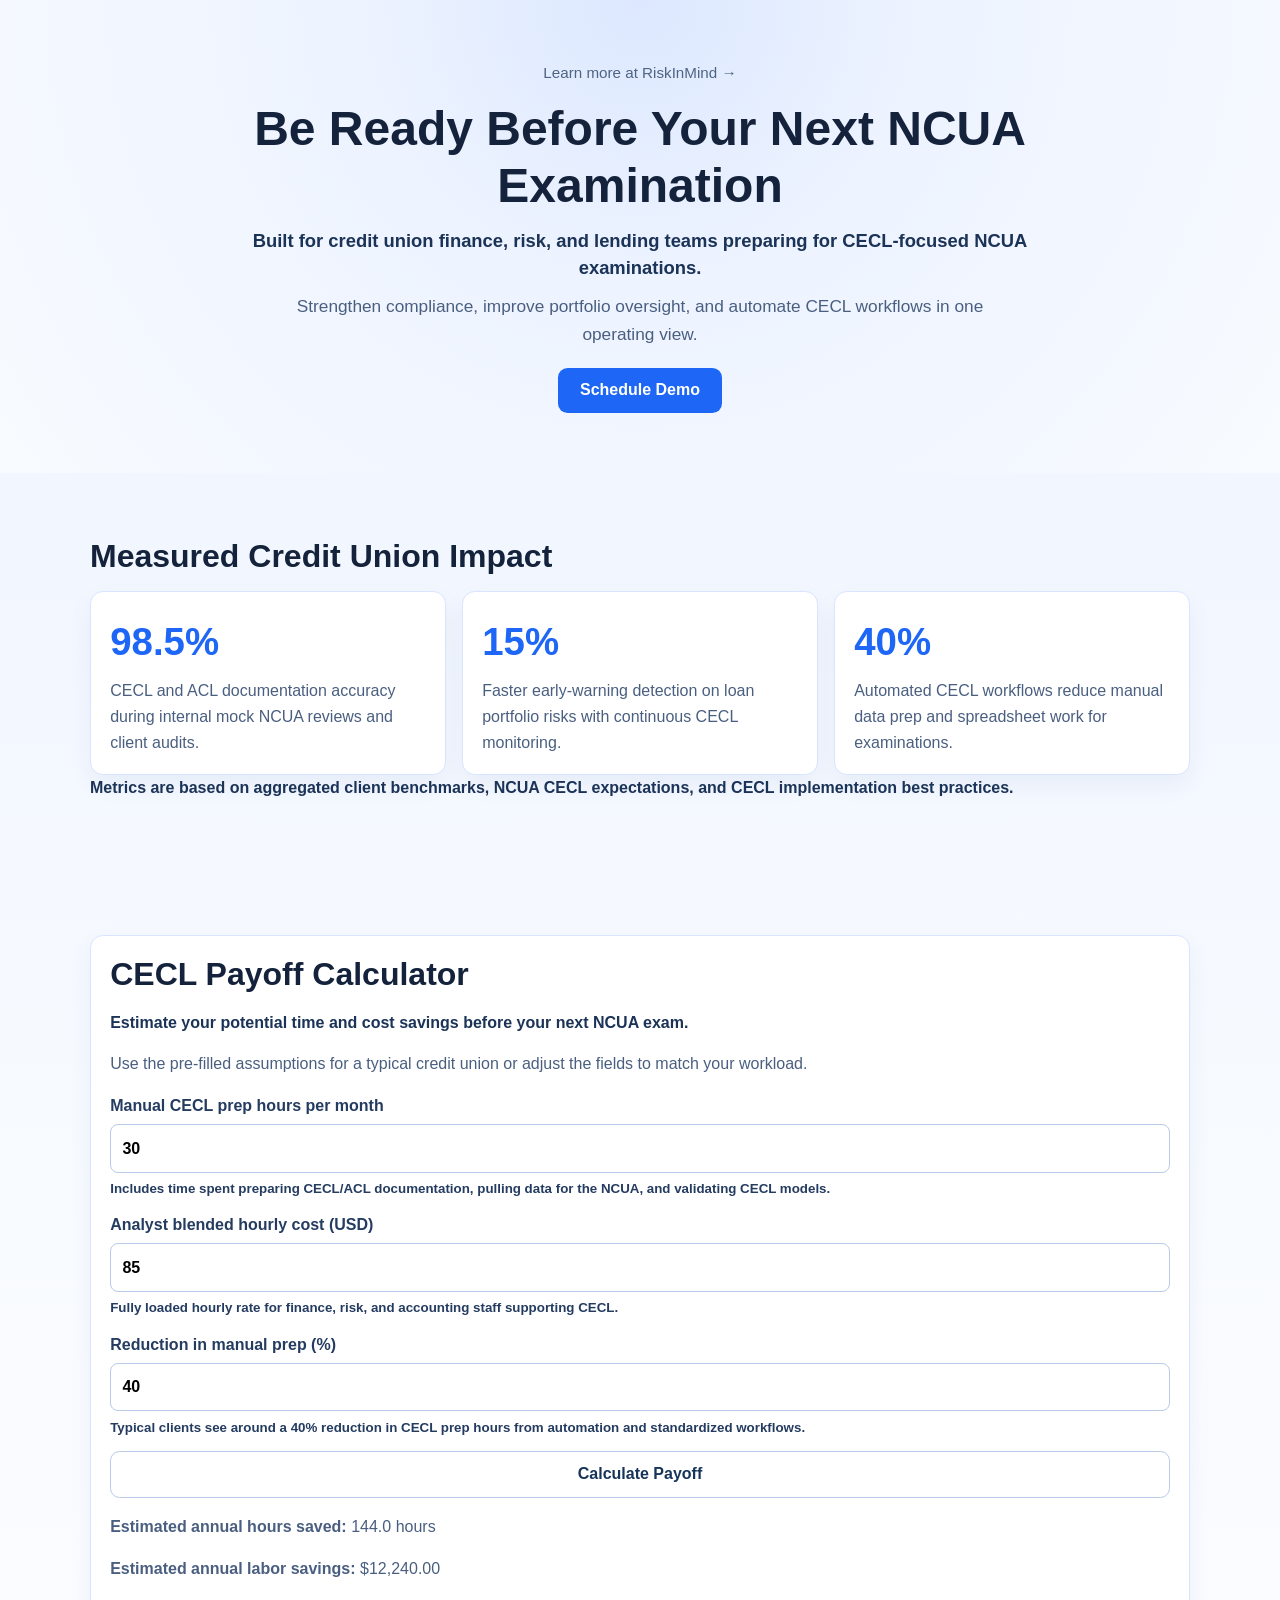
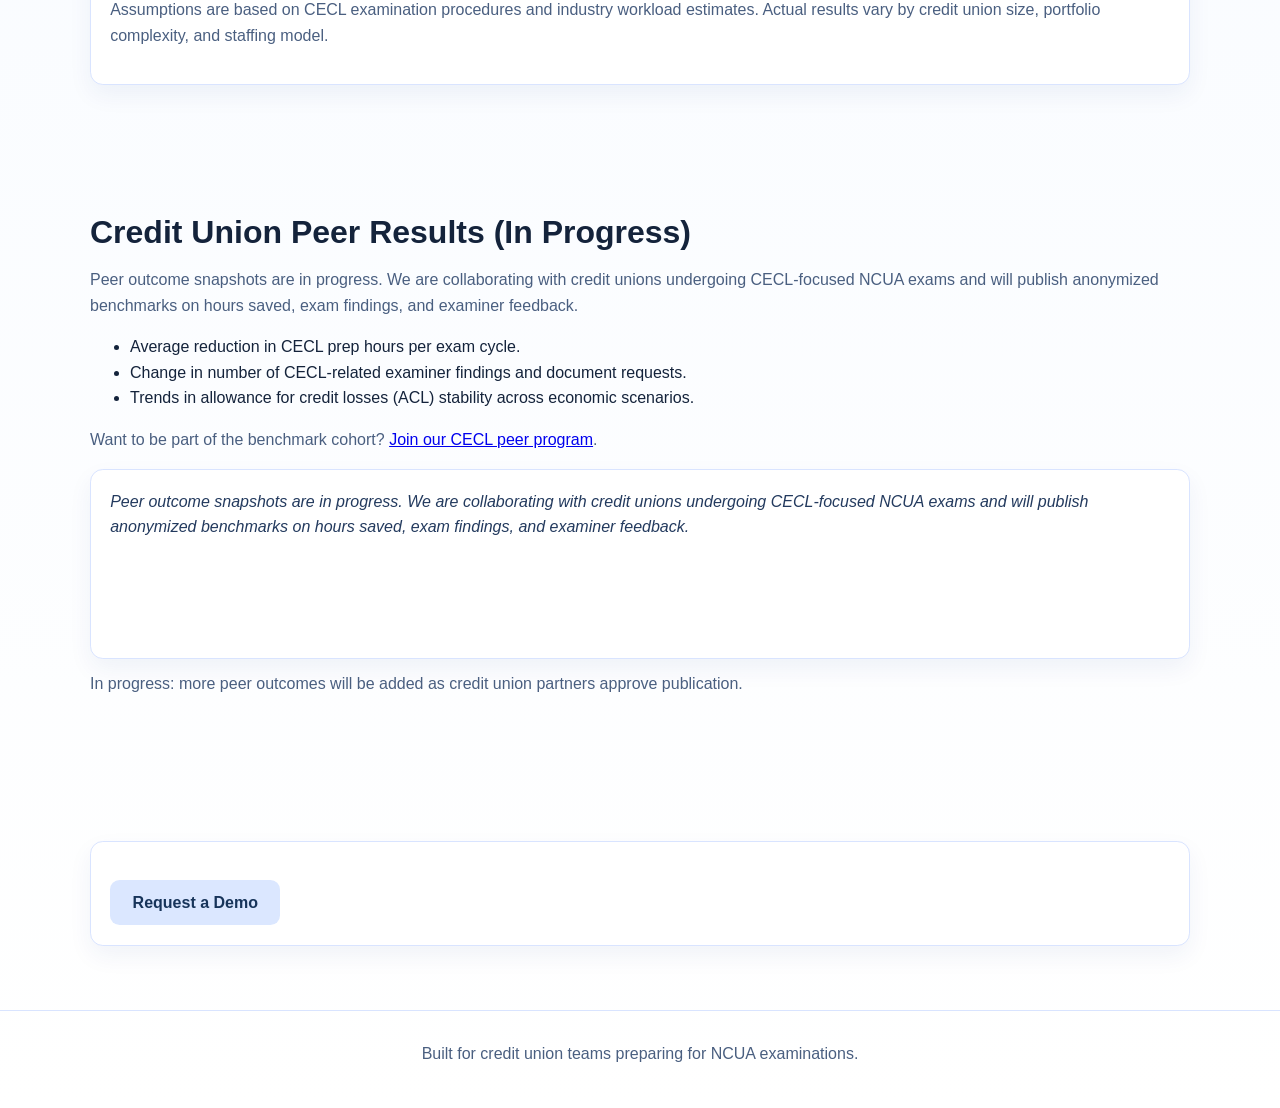
==== commit 05af35b8: "updated html" ====
--- a/index.html
+++ b/index.html
@@ -11,8 +11,8 @@
       function gtag() { dataLayer.push(arguments); }
       gtag("js", new Date());
 
-      gtag("config", "G-9Q48M17PFB", {
-        debug_mode: true
+      gtag('config', 'G-9Q48M17PFB', {
+        'transport_type': 'beacon'
       });
     </script>
     <link rel="stylesheet" href="styles.css" />
